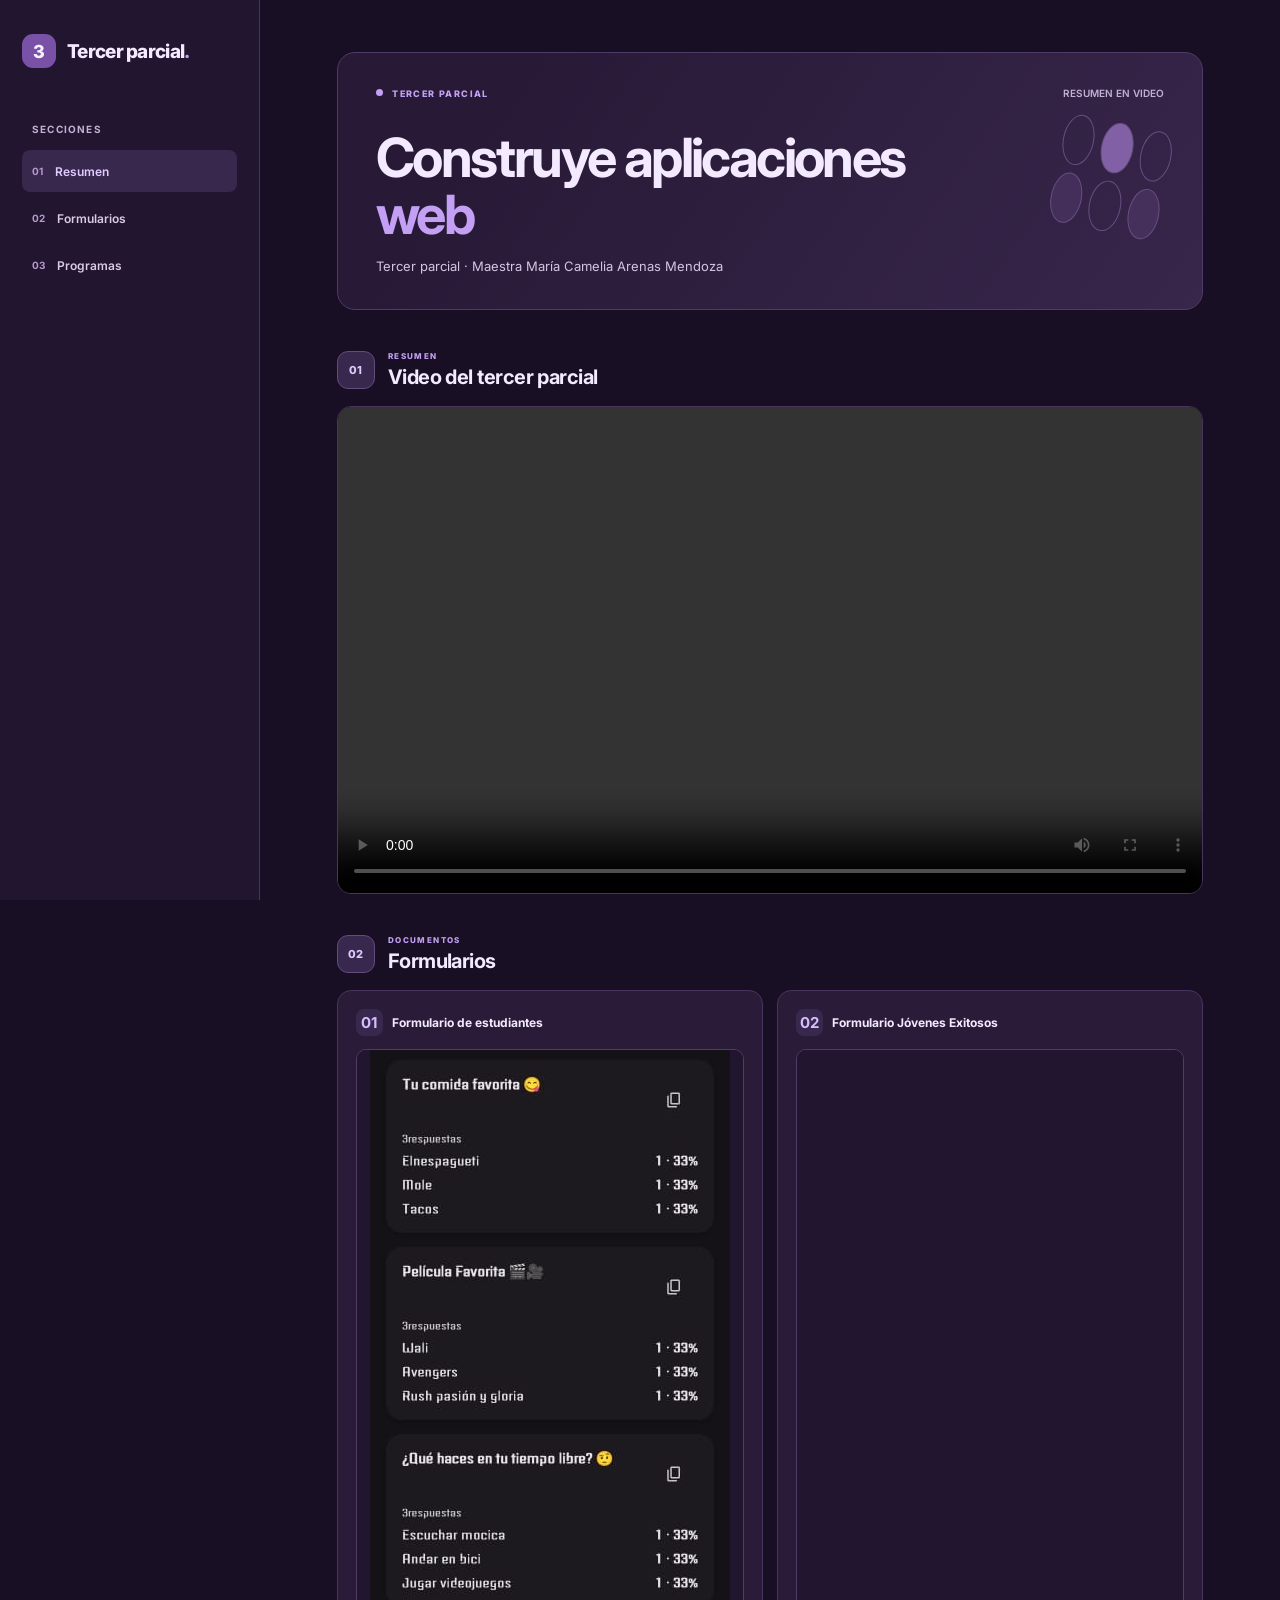
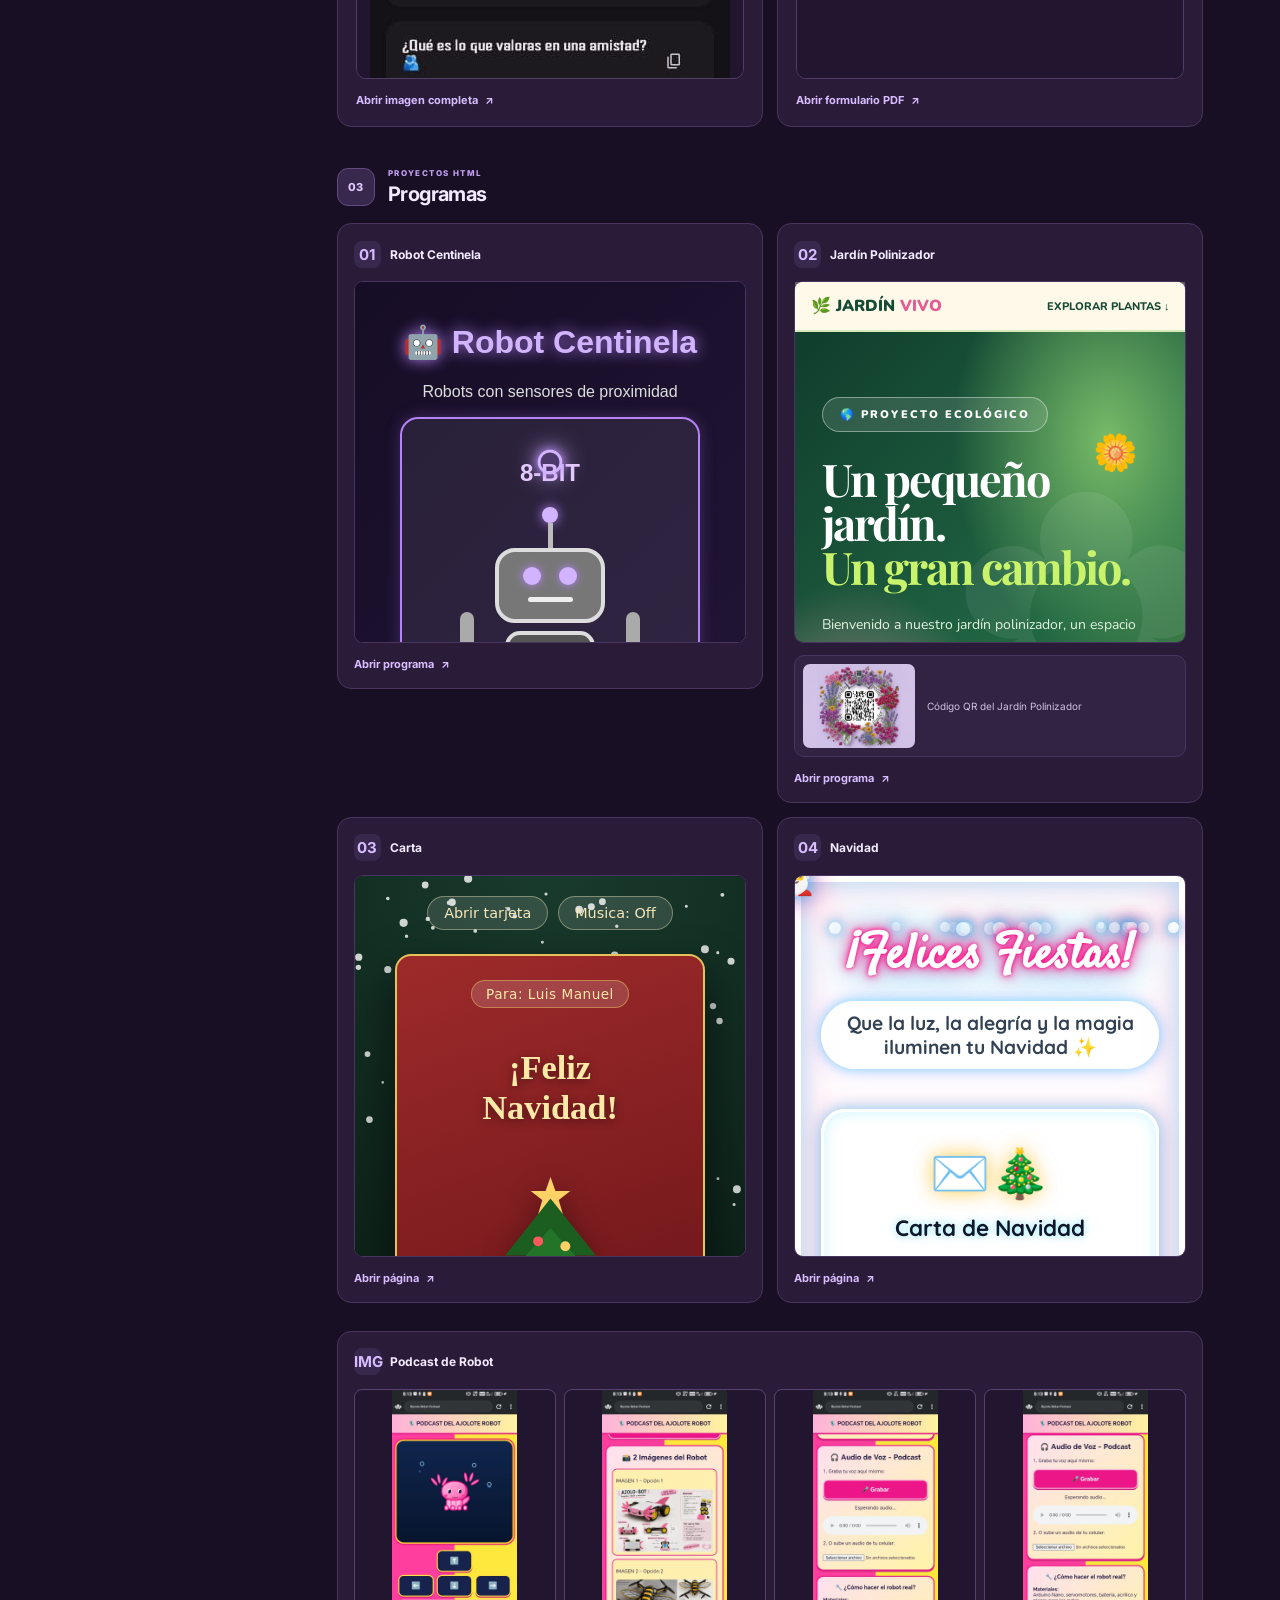
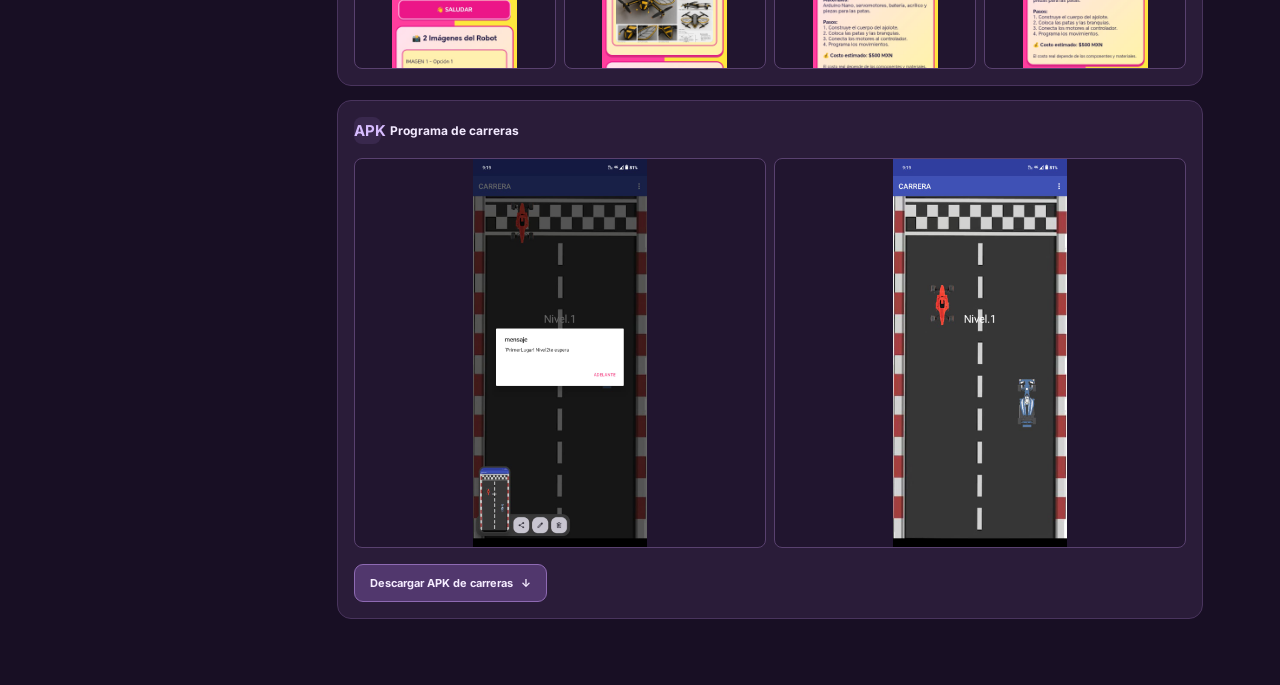
==== index.html @ b7bea09e "Add files via upload" ====
<!doctype html>
<html lang="es">
<head>
  <meta charset="utf-8">
  <meta name="viewport" content="width=device-width, initial-scale=1">
  <meta name="theme-color" content="#180f24">
  <meta name="description" content="Tercer parcial de Construye aplicaciones web, impartida por la maestra María Camelia Arenas Mendoza.">
  <title>Construye aplicaciones web</title>
  <link rel="preconnect" href="https://fonts.googleapis.com">
  <link rel="preconnect" href="https://fonts.gstatic.com" crossorigin>
  <link href="https://fonts.googleapis.com/css2?family=Inter:wght@400;500;600;700;800&display=swap" rel="stylesheet">
  <link rel="stylesheet" href="styles.css">
  <link rel="stylesheet" href="tercerparcial.css">
  <script src="descargas.js" defer></script>
</head>
<body>
  <a class="skip-link" href="#contenido">Saltar al contenido</a>
  <div class="page-layout">
    <aside class="sidebar" aria-label="Navegación de la página">
      <a class="brand" href="#resumen" aria-label="Ir al inicio">
        <span class="brand-mark" aria-hidden="true">3</span>
        <span>Tercer parcial<span class="brand-dot">.</span></span>
      </a>
      <p class="sidebar-label">SECCIONES</p>
      <nav class="section-nav">
        <a class="nav-link is-active" href="#resumen"><span class="nav-number">01</span> Resumen</a>
        <a class="nav-link" href="#formularios"><span class="nav-number">02</span> Formularios</a>
        <a class="nav-link" href="#programas"><span class="nav-number">03</span> Programas</a>
      </nav>
    </aside>

    <main id="contenido" class="main-content">
      <header class="hero page-hero" id="resumen">
        <div class="hero-topline">
          <span class="eyebrow"><span class="status-dot"></span> TERCER PARCIAL</span>
          <span class="hero-date">RESUMEN EN VIDEO</span>
        </div>
        <h1>Construye aplicaciones<br><span>web</span></h1>
        <p class="hero-description">Tercer parcial · Maestra María Camelia Arenas Mendoza</p>
        <div class="hero-decoration" aria-hidden="true"><span></span><span></span><span></span><span></span><span></span><span></span></div>
      </header>

      <section class="topic-section" aria-labelledby="video-title">
        <div class="topic-heading">
          <span class="topic-index">01</span>
          <div><p class="eyebrow">RESUMEN</p><h2 id="video-title">Video del tercer parcial</h2></div>
        </div>
        <div class="video-card">
          <video class="summary-video" controls playsinline preload="metadata">
            <source src="RESUMENDEL%20PARCIAL.mp4" type="video/mp4">
            Tu navegador no puede reproducir este video.
          </video>
        </div>
      </section>

      <section class="topic-section" id="formularios" aria-labelledby="forms-title">
        <div class="topic-heading">
          <span class="topic-index">02</span>
          <div><p class="eyebrow">DOCUMENTOS</p><h2 id="forms-title">Formularios</h2></div>
        </div>
        <div class="form-grid">
          <article class="info-card form-card">
            <div class="card-heading">
              <span class="card-icon icon-blue" aria-hidden="true">01</span>
              <h3>Formulario de estudiantes</h3>
            </div>
            <div class="form-image-frame">
              <img src="fornularioestudiantes.jpg" alt="Imagen con las respuestas del formulario de estudiantes" loading="lazy">
            </div>
            <a class="open-link" href="fornularioestudiantes.jpg" target="_blank" rel="noopener">Abrir imagen completa <span aria-hidden="true">↗</span></a>
          </article>
          <article class="info-card form-card">
            <div class="card-heading">
              <span class="card-icon icon-blue" aria-hidden="true">02</span>
              <h3>Formulario Jóvenes Exitosos</h3>
            </div>
            <div class="pdf-preview">
              <iframe src="jovenes%20exitosos%20formulario.pdf#view=FitH" title="Vista previa del formulario Jóvenes Exitosos" loading="lazy"></iframe>
            </div>
            <a class="open-link" href="jovenes%20exitosos%20formulario.pdf" target="_blank" rel="noopener">Abrir formulario PDF <span aria-hidden="true">↗</span></a>
          </article>
        </div>
      </section>

      <section class="topic-section final-section" id="programas" aria-labelledby="programs-title">
        <div class="topic-heading">
          <span class="topic-index">03</span>
          <div><p class="eyebrow">PROYECTOS HTML</p><h2 id="programs-title">Programas</h2></div>
        </div>
        <div class="program-grid">
          <article class="info-card program-card">
            <div class="card-heading"><span class="card-icon icon-blue" aria-hidden="true">01</span><h3>Robot Centinela</h3></div>
            <div class="program-preview"><iframe src="rbot.html" title="Vista previa del programa Robot Centinela" loading="lazy"></iframe></div>
            <a class="open-link" href="rbot.html" target="_blank" rel="noopener">Abrir programa <span aria-hidden="true">↗</span></a>
          </article>
          <article class="info-card program-card">
            <div class="card-heading"><span class="card-icon icon-blue" aria-hidden="true">02</span><h3>Jardín Polinizador</h3></div>
            <div class="program-preview"><iframe src="jardinpolinizador.html" title="Vista previa del programa Jardín Polinizador" loading="lazy"></iframe></div>
            <figure class="qr-card">
              <img src="CODIGOQRJARDINPOLINIZADOR.jpg" alt="Código QR del Jardín Polinizador" loading="lazy">
              <figcaption>Código QR del Jardín Polinizador</figcaption>
            </figure>
            <a class="open-link" href="jardinpolinizador.html" target="_blank" rel="noopener">Abrir programa <span aria-hidden="true">↗</span></a>
          </article>
          <article class="info-card program-card">
            <div class="card-heading"><span class="card-icon icon-blue" aria-hidden="true">03</span><h3>Carta</h3></div>
            <div class="program-preview carta-preview"><iframe src="carta.html" title="Vista previa de la carta" loading="lazy"></iframe></div>
            <a class="open-link" href="carta.html" target="_blank" rel="noopener">Abrir página <span aria-hidden="true">↗</span></a>
          </article>
          <article class="info-card program-card">
            <div class="card-heading"><span class="card-icon icon-blue" aria-hidden="true">04</span><h3>Navidad</h3></div>
            <div class="program-preview navidad-preview"><iframe src="Navidad.html" title="Vista previa de la página de Navidad" loading="lazy"></iframe></div>
            <a class="open-link" href="Navidad.html" target="_blank" rel="noopener">Abrir página <span aria-hidden="true">↗</span></a>
          </article>
        </div>

        <div class="image-program-grid">
          <article class="info-card program-card robot-gallery-card">
            <div class="card-heading"><span class="card-icon icon-blue" aria-hidden="true">IMG</span><h3>Podcast de Robot</h3></div>
            <div class="image-gallery">
              <img src="programaderobot1.jpg" alt="Podcast de Robot, imagen 1" loading="lazy">
              <img src="programaderobot2.jpg" alt="Podcast de Robot, imagen 2" loading="lazy">
              <img src="programaderobot3.jpg" alt="Podcast de Robot, imagen 3" loading="lazy">
              <img src="programaderobot4.jpg" alt="Podcast de Robot, imagen 4" loading="lazy">
            </div>
          </article>
          <article class="info-card program-card career-card">
            <div class="card-heading"><span class="card-icon icon-blue" aria-hidden="true">APK</span><h3>Programa de carreras</h3></div>
            <div class="image-gallery career-gallery">
              <img src="programadecarrera1.jpg" alt="Programa de carreras, imagen 1" loading="lazy">
              <img src="programadecarrera2.jpg" alt="Programa de carreras, imagen 2" loading="lazy">
            </div>
            <a class="download-button" href="CARRERA.apk" download>Descargar APK de carreras <span aria-hidden="true">↓</span></a>
          </article>
        </div>
      </section>

    </main>
  </div>
  <dialog class="image-viewer" data-image-viewer aria-label="Vista ampliada de imagen">
    <button class="close-image" type="button" data-close-image aria-label="Cerrar imagen ampliada">×</button>
    <img src="" alt="">
  </dialog>
</body>
</html>
---- styles.css ----
:root {
  font-family: "Inter", system-ui, -apple-system, BlinkMacSystemFont, "Segoe UI", sans-serif;
  color: #0f172a;
  background: #f8fafc;
  font-synthesis: none;
  text-rendering: optimizeLegibility;
  --ink: #0f172a;
  --muted: #64748b;
  --line: #e2e8f0;
  --paper: #fff;
  --accent: #2563eb;
  --accent-soft: #eff6ff;
  --highlight: #d97706;
  --highlight-soft: #fffbeb;
}

* { box-sizing: border-box; }
html { scroll-behavior: smooth; scroll-padding-top: 24px; }
body { margin: 0; min-width: 320px; }
a { color: inherit; }
button { font: inherit; }

.skip-link {
  position: fixed; z-index: 20; top: 12px; left: 12px; padding: 10px 14px;
  transform: translateY(-160%); border-radius: 8px; background: var(--ink); color: #fff;
}
.skip-link:focus { transform: translateY(0); }
.page-layout { max-width: 1600px; min-height: 100vh; margin: 0 auto; }
.sidebar {
  position: fixed; inset: 0 auto 0 max(0px, calc((100vw - 1600px) / 2)); z-index: 5;
  display: flex; width: 260px; flex-direction: column; padding: 34px 22px 24px;
  border-right: 1px solid var(--line); background: #fff;
}
.brand { display: flex; align-items: center; gap: 11px; font-size: 19px; font-weight: 800; letter-spacing: -.7px; text-decoration: none; }
.brand-mark { display: grid; width: 34px; height: 34px; place-items: center; border-radius: 11px; background: var(--accent); color: #fff; font-size: 18px; }
.brand-dot { color: var(--accent); }
.sidebar-label { margin: 55px 0 15px 10px; color: var(--muted); font-size: 10px; font-weight: 700; letter-spacing: 1.2px; }
.section-nav { display: grid; gap: 5px; }
.nav-link { display: flex; align-items: center; gap: 12px; min-height: 42px; padding: 9px 10px; border-radius: 8px; color: #475569; font-size: 12px; font-weight: 600; text-decoration: none; transition: background .18s ease, color .18s ease; }
.nav-link:hover, .nav-link.is-active { background: var(--accent-soft); color: var(--accent); }
.nav-number { color: #94a3b8; font-size: 10px; font-weight: 700; }
.nav-link.is-active .nav-number { color: var(--accent); }
.sidebar-note { display: flex; gap: 10px; margin-top: auto; padding: 14px 12px; border: 1px solid #fde68a; border-radius: 10px; background: var(--highlight-soft); }
.note-icon { display: grid; width: 23px; height: 23px; flex: 0 0 23px; place-items: center; border-radius: 7px; background: #fef3c7; color: var(--highlight); font-weight: 800; }
.sidebar-note p { margin: 0; color: #78350f; font-size: 10px; line-height: 1.7; }
.sidebar-note strong { color: #92400e; }
.print-button { margin-top: 13px; padding: 11px 10px; border: 1px solid var(--line); border-radius: 8px; background: #fff; color: var(--ink); cursor: pointer; font-size: 11px; font-weight: 700; }
.print-button:hover { border-color: var(--accent); color: var(--accent); }

.main-content { width: min(100% - 260px, 1050px); margin-left: 260px; padding: 52px clamp(28px, 6vw, 88px) 28px; }
.hero { position: relative; overflow: hidden; padding: 34px 38px 30px; border: 1px solid #dbeafe; border-radius: 18px; background: linear-gradient(120deg, #fff 50%, #f1f7ff); }
.hero-topline { display: flex; justify-content: space-between; align-items: center; gap: 16px; }
.eyebrow { margin: 0; color: var(--accent); font-size: 9px; font-weight: 800; letter-spacing: 1.4px; }
.status-dot { display: inline-block; width: 7px; height: 7px; margin-right: 6px; border-radius: 50%; background: var(--accent); vertical-align: 1px; }
.hero-date { color: var(--muted); font-size: 10px; font-weight: 600; }
.hero h1 { position: relative; z-index: 1; margin: 30px 0 12px; font-size: clamp(36px, 5vw, 54px); line-height: 1.06; letter-spacing: -2.6px; }
.hero h1 span { color: var(--accent); }
.hero-description { position: relative; z-index: 1; max-width: 440px; margin: 0; color: #475569; font-size: 13px; line-height: 1.8; }
.hero-meta { position: relative; z-index: 1; display: flex; flex-wrap: wrap; gap: 30px; margin-top: 28px; padding-top: 20px; border-top: 1px solid var(--line); }
.hero-meta div { display: grid; gap: 6px; }
.meta-label { color: var(--muted); font-size: 8px; font-weight: 800; letter-spacing: 1px; }
.hero-meta strong { font-size: 11px; font-weight: 700; }
.hero-decoration { position: absolute; top: 69px; right: 36px; display: grid; width: 110px; height: 110px; grid-template-columns: repeat(3, 1fr); gap: 8px; opacity: .8; transform: rotate(12deg); }
.hero-decoration span { border: 1px solid #bfdbfe; border-radius: 50%; }
.hero-decoration span:nth-child(2) { background: var(--accent); }
.hero-decoration span:nth-child(4) { background: #dbeafe; }
.hero-decoration span:nth-child(6) { background: #dbeafe; }

.content-heading { display: flex; justify-content: space-between; align-items: end; gap: 16px; margin: 49px 0 28px; }
.content-heading h2 { margin: 7px 0 0; font-size: 24px; letter-spacing: -.8px; }
.reading-time { color: var(--muted); font-size: 10px; font-weight: 600; }
.topic-section { margin-top: 41px; scroll-margin-top: 25px; }
.topic-heading { display: flex; align-items: center; gap: 13px; margin-bottom: 17px; }
.topic-index { display: grid; width: 38px; height: 38px; place-items: center; border: 1px solid #bfdbfe; border-radius: 11px; background: var(--accent-soft); color: var(--accent); font-size: 11px; font-weight: 800; }
.topic-heading .eyebrow { font-size: 8px; }
.topic-heading h2 { margin: 4px 0 0; font-size: 20px; letter-spacing: -.55px; }
.card-grid { display: grid; grid-template-columns: repeat(2, minmax(0, 1fr)); gap: 13px; }
.info-card { min-width: 0; padding: 20px; border: 1px solid var(--line); border-radius: 12px; background: var(--paper); }
.card-heading { display: flex; align-items: center; gap: 9px; margin-bottom: 13px; }
.card-heading h3 { margin: 0; font-size: 12px; font-weight: 700; }
.card-icon { display: grid; width: 27px; height: 27px; place-items: center; border-radius: 8px; font-size: 15px; font-weight: 700; }
.icon-blue { background: var(--accent-soft); color: var(--accent); }
.info-card > p { margin: 0; color: #475569; font-size: 11px; line-height: 1.8; }
.tag-row { display: flex; flex-wrap: wrap; gap: 6px; margin-top: 14px; }
.tag { padding: 5px 8px; border-radius: 5px; background: #f1f5f9; color: #475569; font-size: 9px; font-weight: 600; }
.formula { padding: 12px 10px; border: 1px dashed #bfdbfe; border-radius: 8px; background: #f8fbff; color: var(--ink); font-size: 14px; font-weight: 700; text-align: center; }
.formula span { color: var(--accent); }
.info-card .card-caption { margin-top: 9px; color: var(--muted); font-size: 10px; }
.wide-card { grid-column: 1 / -1; }
.card-intro { margin: -4px 0 13px !important; color: var(--muted) !important; font-size: 10px !important; }
.flow-diagram { display: flex; align-items: center; justify-content: center; gap: clamp(8px, 3vw, 30px); padding: 13px 0 3px; }
.flow-node { display: grid; min-width: 105px; justify-items: center; gap: 4px; padding: 10px; border: 1px solid var(--line); border-radius: 9px; background: #fff; }
.flow-symbol { color: var(--accent); font-size: 21px; line-height: 1.2; }
.flow-node strong { font-size: 10px; }
.flow-node small { color: var(--muted); font-size: 8px; }
.flow-arrow { color: var(--accent); font-size: 18px; font-weight: 600; }
.exam-note { display: flex; grid-column: 1 / -1; gap: 11px; padding: 14px 16px; border: 1px solid #fde68a; border-radius: 10px; background: var(--highlight-soft); }
.exam-note .note-icon { font-size: 12px; }
.exam-note strong { color: #92400e; font-size: 10px; }
.exam-note p { margin: 3px 0 0; color: #78350f; font-size: 10px; line-height: 1.65; }
.compact-list { display: grid; gap: 8px; margin: 12px 0 0; padding-left: 16px; color: #475569; font-size: 10px; line-height: 1.6; }
.compact-list li::marker { color: var(--accent); }
.food-chain { display: flex; align-items: center; justify-content: space-between; gap: 8px; padding: 12px 2px 2px; }
.food-chain div { display: grid; min-width: 0; justify-items: center; gap: 4px; text-align: center; }
.food-chain div > span { color: var(--accent); font-size: 20px; }
.food-chain strong { font-size: 9px; }
.food-chain small { color: var(--muted); font-size: 8px; }
.food-chain b { color: #94a3b8; font-size: 13px; }

.table-card { padding: 0; overflow: hidden; }
.table-wrap { width: 100%; overflow-x: auto; }
table { width: 100%; border-collapse: collapse; text-align: left; }
thead { background: #f8fafc; }
th, td { padding: 13px 16px; border-bottom: 1px solid var(--line); font-size: 10px; line-height: 1.6; }
thead th { color: var(--muted); font-size: 8px; font-weight: 800; letter-spacing: .7px; text-transform: uppercase; }
tbody th { color: var(--ink); font-weight: 700; }
tbody td { color: #475569; }
tbody tr:last-child th, tbody tr:last-child td { border-bottom: 0; }
.timeline-card { padding: 22px 24px; }
.timeline { display: grid; grid-template-columns: repeat(3, minmax(0, 1fr)); gap: 15px; margin: 0; padding: 0; list-style: none; }
.timeline li { position: relative; display: flex; gap: 10px; align-items: flex-start; }
.timeline li:not(:last-child)::after { position: absolute; top: 14px; left: 31px; width: calc(100% - 18px); border-top: 1px dashed #bfdbfe; content: ""; }
.timeline-point { position: relative; z-index: 1; display: grid; width: 29px; height: 29px; flex: 0 0 29px; place-items: center; border: 1px solid #bfdbfe; border-radius: 50%; background: #fff; color: var(--accent); font-size: 8px; font-weight: 800; }
.timeline li div { padding-top: 3px; }
.timeline li strong { font-size: 10px; }
.timeline li p { margin: 5px 0 0; color: var(--muted); font-size: 9px; line-height: 1.6; }
.final-section { margin-bottom: 38px; }
.review-grid { display: grid; grid-template-columns: repeat(3, minmax(0, 1fr)); gap: 10px; }
.review-item { display: flex; align-items: flex-start; gap: 9px; padding: 13px; border: 1px solid var(--line); border-radius: 9px; background: #fff; }
.review-item span { color: var(--accent); font-size: 9px; font-weight: 800; }
.review-item p { margin: 0; color: #475569; font-size: 10px; line-height: 1.6; }
.page-footer { display: flex; justify-content: space-between; gap: 12px; padding-top: 16px; border-top: 1px solid var(--line); color: var(--muted); font-size: 9px; }

@media (min-width: 1500px) {
  .main-content { margin-right: auto; }
}
@media (max-width: 900px) {
  .sidebar { width: 210px; padding-right: 16px; padding-left: 16px; }
  .main-content { width: calc(100% - 210px); margin-left: 210px; padding-right: 28px; padding-left: 28px; }
  .hero { padding-right: 26px; padding-left: 26px; }
  .hero-decoration { right: 22px; width: 85px; height: 85px; }
}
@media (max-width: 680px) {
  .sidebar { position: sticky; inset: 0 0 auto; width: 100%; height: auto; padding: 12px 16px 10px; border-right: 0; border-bottom: 1px solid var(--line); }
  .brand { font-size: 16px; }
  .brand-mark { width: 29px; height: 29px; }
  .sidebar-label, .sidebar-note, .print-button { display: none; }
  .section-nav { display: flex; gap: 5px; overflow-x: auto; margin-top: 10px; padding-bottom: 2px; scrollbar-width: thin; }
  .nav-link { flex: 0 0 auto; min-height: 32px; gap: 6px; padding: 7px 9px; font-size: 10px; }
  .nav-number { font-size: 8px; }
  .main-content { width: 100%; margin-left: 0; padding: 22px 17px 24px; }
  .hero { padding: 24px 20px 21px; border-radius: 14px; }
  .hero h1 { margin-top: 27px; font-size: clamp(36px, 11vw, 48px); letter-spacing: -2px; }
  .hero-description { max-width: 370px; font-size: 12px; }
  .hero-meta { gap: 17px 22px; margin-top: 22px; padding-top: 16px; }
  .hero-meta strong { font-size: 10px; }
  .hero-decoration { top: 71px; right: 15px; width: 61px; height: 61px; gap: 5px; opacity: .55; }
  .content-heading { margin: 35px 0 23px; }
  .content-heading h2 { font-size: 21px; }
  .topic-section { margin-top: 34px; scroll-margin-top: 120px; }
  .card-grid { gap: 9px; }
  .info-card { padding: 15px; }
  .flow-diagram { gap: 6px; }
  .flow-node { min-width: 0; padding: 8px 6px; }
  .flow-node strong { font-size: 9px; }
  .flow-node small { font-size: 7px; }
  .flow-arrow { font-size: 14px; }
  .food-chain { gap: 5px; }
  .food-chain strong { font-size: 8px; }
  .food-chain b { font-size: 10px; }
  .timeline { grid-template-columns: 1fr; gap: 13px; }
  .timeline li:not(:last-child)::after { top: 26px; left: 14px; width: 0; height: calc(100% - 9px); border-top: 0; border-left: 1px dashed #bfdbfe; }
  .review-grid { grid-template-columns: 1fr; }
}
@media (max-width: 420px) {
  .card-grid { grid-template-columns: 1fr; }
  .wide-card, .exam-note { grid-column: auto; }
  .hero-date { font-size: 9px; }
  .hero-decoration { top: 84px; right: 12px; width: 48px; height: 48px; }
  .hero-meta { gap: 15px; }
  .hero-meta div { max-width: 140px; }
  .page-footer { flex-direction: column; }
}

@media print {
  @page { margin: 14mm; }
  :root { background: #fff; }
  body { min-width: 0; color: #0f172a; font-size: 10pt; }
  .skip-link, .sidebar-note, .print-button { display: none !important; }
  .page-layout { max-width: none; }
  .sidebar { position: static; width: auto; padding: 0 0 10px; border: 0; }
  .brand { font-size: 15pt; }
  .sidebar-label { display: none; }
  .section-nav { display: flex; flex-wrap: wrap; gap: 4px; margin: 9px 0 0; }
  .nav-link { min-height: auto; padding: 4px 7px; border: 1px solid var(--line); font-size: 8pt; }
  .main-content { width: 100%; margin: 0; padding: 10px 0 0; }
  .hero { padding: 20px; }
  .hero-decoration { display: none; }
  .content-heading { margin-top: 26px; }
  .topic-section { margin-top: 24px; }
  .info-card, .exam-note, .topic-heading, .hero, .review-item, .timeline li { break-inside: avoid; page-break-inside: avoid; }
  .info-card, .exam-note, .review-item { box-shadow: none; }
  a { text-decoration: none; }
  .page-footer { margin-top: 20px; }
}
---- tercerparcial.css ----
:root {
  color-scheme: dark;
  color: #f3eaff;
  background: #180f24;
  --ink: #f3eaff;
  --muted: #c3b1d5;
  --line: #4a365f;
  --paper: #2a1c39;
  --accent: #c3a0f4;
  --accent-soft: #39284d;
  --highlight: #d3b5ff;
  --highlight-soft: #39284d;
}

html, body { background: #180f24; color: #f3eaff; }
.skip-link { background: #684493; color: #f8f2ff; }
.sidebar { border-right-color: #49345d; background: #21152f; }
.brand-mark { background: #7952a8; color: #f8f2ff; }
.brand-dot, .eyebrow, .hero h1 span { color: #c3a0f4; }
.sidebar-label, .hero-date, .meta-label, .reading-time { color: #c3b1d5; }
.nav-link { color: #dacbe8; }
.nav-link:hover, .nav-link.is-active { background: #39284d; color: #e2ccff; }
.nav-link.is-active .nav-number, .nav-number { color: #b69acb; }
.sidebar-note { border-color: #513b67; background: #30213f; }
.sidebar-note p, .sidebar-note strong { color: #e0d1ef; }
.note-icon, .exam-note .note-icon { background: #493360; color: #e0c8ff; }
.print-button { border-color: #59416f; background: #30213f; color: #f3eaff; }
.print-button:hover { border-color: #c3a0f4; color: #e2ccff; }

.hero { border-color: #503a67; background: linear-gradient(125deg, #281a37 20%, #38264b); }
.hero-description { color: #d4c5e2; }
.status-dot { background: #c3a0f4; }
.hero-meta { border-color: #4a365f; }
.hero-decoration span { border-color: #745a91; }
.hero-decoration span:nth-child(2) { background: #9670bd; }
.hero-decoration span:nth-child(4), .hero-decoration span:nth-child(6) { background: #493360; }
.topic-index { border-color: #644b7d; background: #39284d; color: #dfc7ff; }
.info-card, .video-card { border-color: #49345d; background: #2a1c39; color: #f3eaff; }
.card-heading h3, .info-card strong { color: #f3eaff; }
.card-icon { background: #39284d; color: #d7bcff; }
.info-card > p, .compact-list { color: #d0c0df; }
.tag { background: #3a294e; color: #e1d3ef; }
.formula { border-color: #745a91; background: #332342; color: #f3eaff; }
.formula span, .compact-list li::marker { color: #d3b5ff; }
.flow-node, .timeline-point, .review-item { border-color: #503a67; background: #332342; color: #f3eaff; }
.flow-arrow, .flow-symbol, .timeline-point, .review-item span { color: #d3b5ff; }
.flow-node small, .timeline li p, .page-footer { color: #c3b1d5; }
.timeline li:not(:last-child)::after { border-color: #745a91; }
.exam-note { border-color: #604777; background: #39284d; }
.exam-note strong, .exam-note p { color: #e3d3f2; }
.page-footer { border-color: #49345d; }
.page-footer a, .open-link { color: #d8bcff; }
.page-footer a:hover, .open-link:hover { color: #f0e2ff; }

.video-card, .form-card, .program-card { overflow: hidden; border: 1px solid #49345d; border-radius: 14px; background: #2a1c39; }
.summary-video { display: block; width: 100%; max-height: 76vh; aspect-ratio: 16 / 9; background: #160d20; object-fit: contain; }
.form-grid { display: grid; grid-template-columns: repeat(2, minmax(0, 1fr)); gap: 14px; }
.form-card { min-width: 0; padding: 18px; }
.form-image-frame { height: min(70vh, 680px); min-height: 420px; overflow: auto; border: 1px solid #513b67; border-radius: 10px; background: #21152f; }
.form-image-frame img { display: block; width: min(100%, 360px); height: auto; margin: 0 auto; }
.pdf-preview { height: min(70vh, 680px); min-height: 420px; overflow: hidden; border: 1px solid #513b67; border-radius: 10px; background: #21152f; }
.pdf-preview iframe { display: block; width: 100%; height: 100%; min-height: 420px; border: 0; background: #21152f; }
.open-link { display: inline-flex; align-items: center; gap: 7px; margin-top: 14px; font-size: 11px; font-weight: 700; text-decoration: none; }
.open-link:hover { text-decoration: underline; }
.program-grid { display: grid; grid-template-columns: repeat(2, minmax(0, 1fr)); gap: 14px; align-items: start; }
.image-program-grid { display: grid; grid-template-columns: minmax(0, 1fr); gap: 14px; margin-top: 28px; }
.program-card { min-width: 0; padding: 16px; }
.program-card .card-heading { min-height: 28px; }
.program-preview { overflow: hidden; border: 1px solid #49345d; border-radius: 9px; background: #21152f; }
.program-preview iframe { display: block; width: 100%; height: 360px; border: 0; background: #21152f; }
.navidad-preview iframe, .carta-preview iframe { height: 380px; }
.qr-card { display: flex; align-items: center; gap: 12px; margin: 12px 0 0; padding: 8px; border: 1px solid #49345d; border-radius: 10px; background: #332342; }
.qr-card img { display: block; width: min(100%, 112px); height: auto; flex: 0 0 112px; border-radius: 7px; }
.qr-card figcaption { color: #d0c0df; font-size: 10px; }
.image-gallery { display: grid; grid-template-columns: repeat(4, minmax(0, 1fr)); gap: 8px; }
.image-gallery img { display: block; width: 100%; height: 280px; border: 1px solid #59416f; border-radius: 8px; background: #21152f; object-fit: contain; object-position: center; cursor: zoom-in; }
.career-gallery { grid-template-columns: repeat(2, minmax(0, 1fr)); }
.career-gallery img { height: 390px; }
.download-button { display: inline-flex; align-items: center; gap: 8px; margin-top: 16px; padding: 11px 15px; border: 1px solid #8e6ab3; border-radius: 9px; background: #51376d; color: #f5ecff; font-size: 11px; font-weight: 700; text-decoration: none; }
.download-button:hover { background: #68478a; }
.main-content img { cursor: zoom-in; }
.image-viewer { position: fixed; width: min(94vw, 1100px); max-width: none; max-height: 94vh; padding: 58px 18px 18px; border: 1px solid #80619e; border-radius: 16px; background: #21152f; color: #f3eaff; }
.image-viewer::backdrop { background: rgb(12 6 19 / 88%); }
.image-viewer img { display: block; max-width: 100%; max-height: calc(94vh - 82px); margin: 0 auto; border-radius: 8px; object-fit: contain; cursor: auto; }
.close-image { position: absolute; top: 10px; right: 12px; display: grid; width: 36px; height: 36px; place-items: center; border: 1px solid #80619e; border-radius: 50%; background: #493360; color: #f3eaff; cursor: pointer; font-size: 24px; line-height: 1; }
.close-image:hover { background: #68478a; }
.main-content img:focus-visible, .close-image:focus-visible { outline: 2px solid #e1caff; outline-offset: 3px; }

@media (max-width: 680px) {
  .program-grid, .image-program-grid { grid-template-columns: 1fr; }
  .form-grid { grid-template-columns: 1fr; }
  .program-preview iframe { height: 300px; }
  .navidad-preview iframe { height: 380px; }
  .carta-preview iframe { height: 340px; }
  .form-image-frame { height: 65vh; }
  .pdf-preview, .pdf-preview iframe { height: 65vh; min-height: 380px; }
  .image-gallery img { height: 250px; }
  .career-gallery img { height: 320px; }
}

@media print {
  .video-card, .form-image-frame, .pdf-preview, .program-preview, .qr-card, .image-gallery, .download-button, .image-viewer { display: none; }
  .program-grid { grid-template-columns: 1fr 1fr; }
  .open-link { color: #d8bcff; }
}
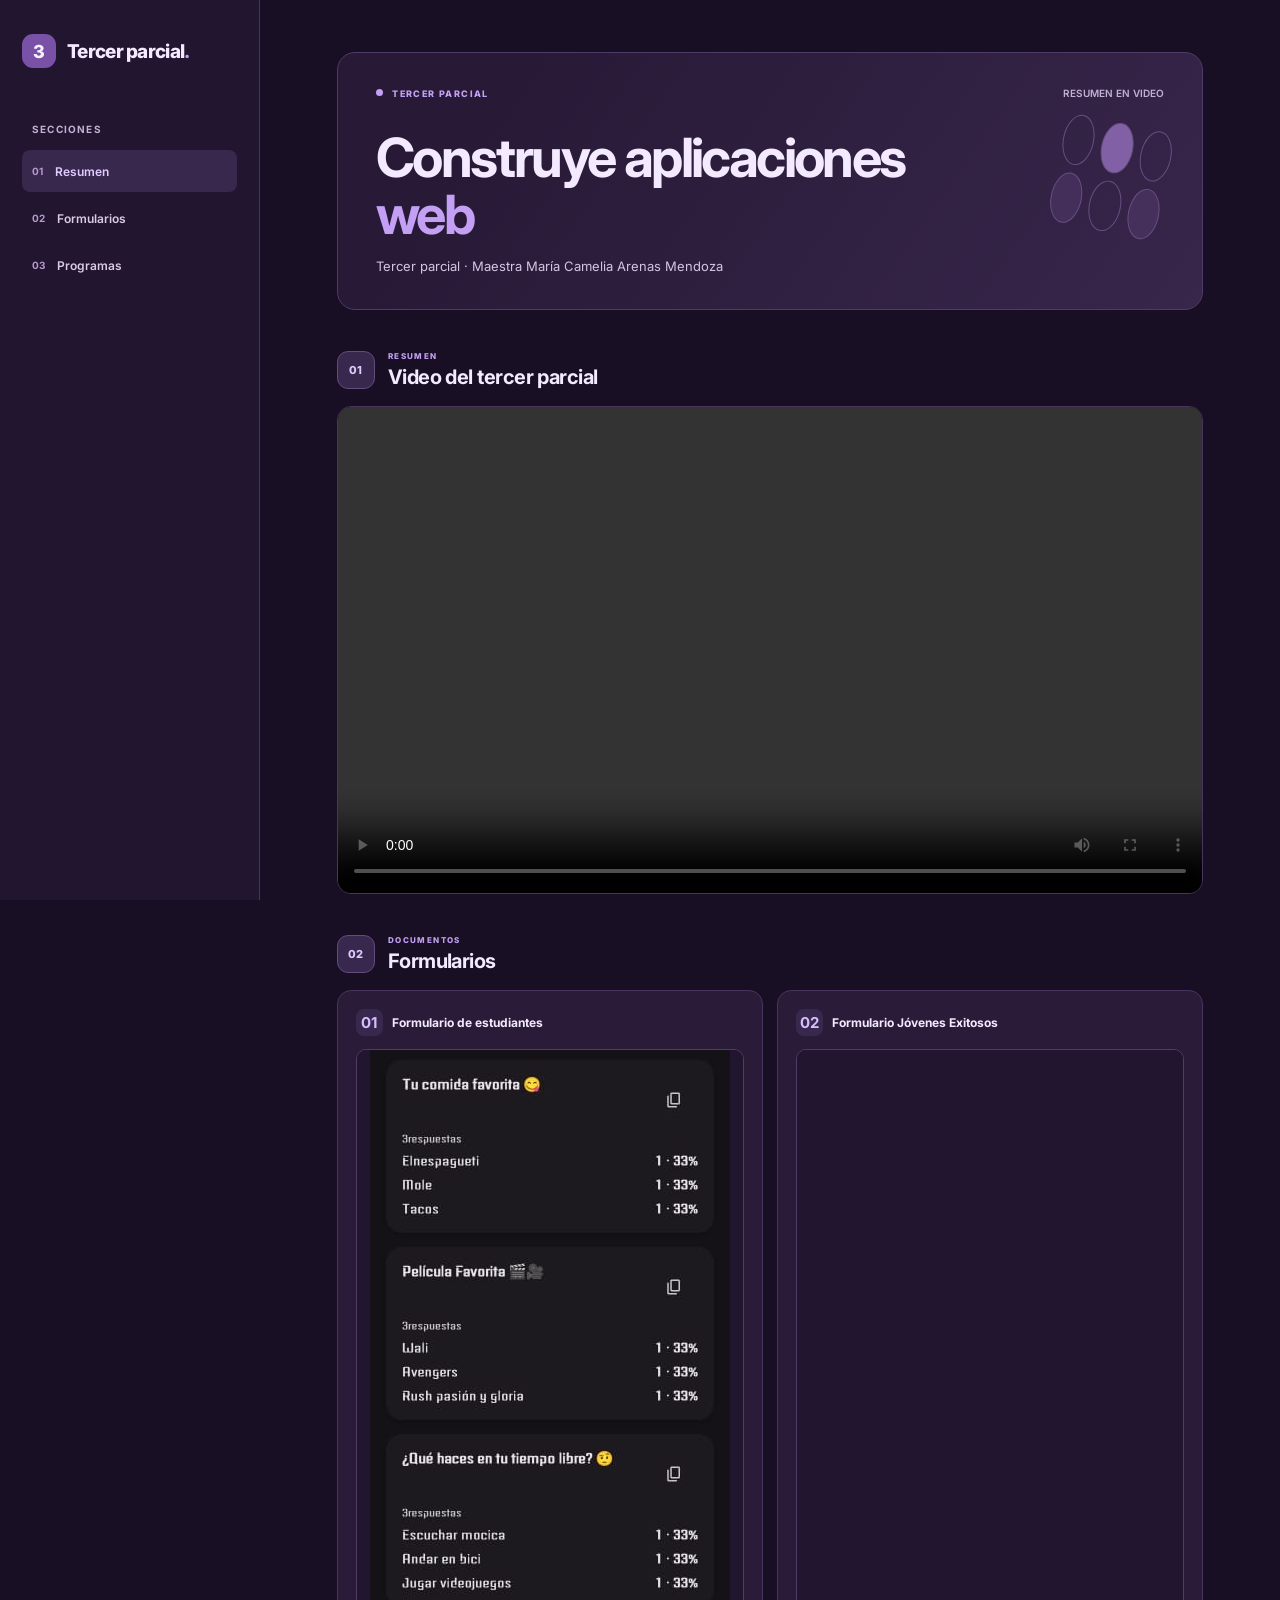
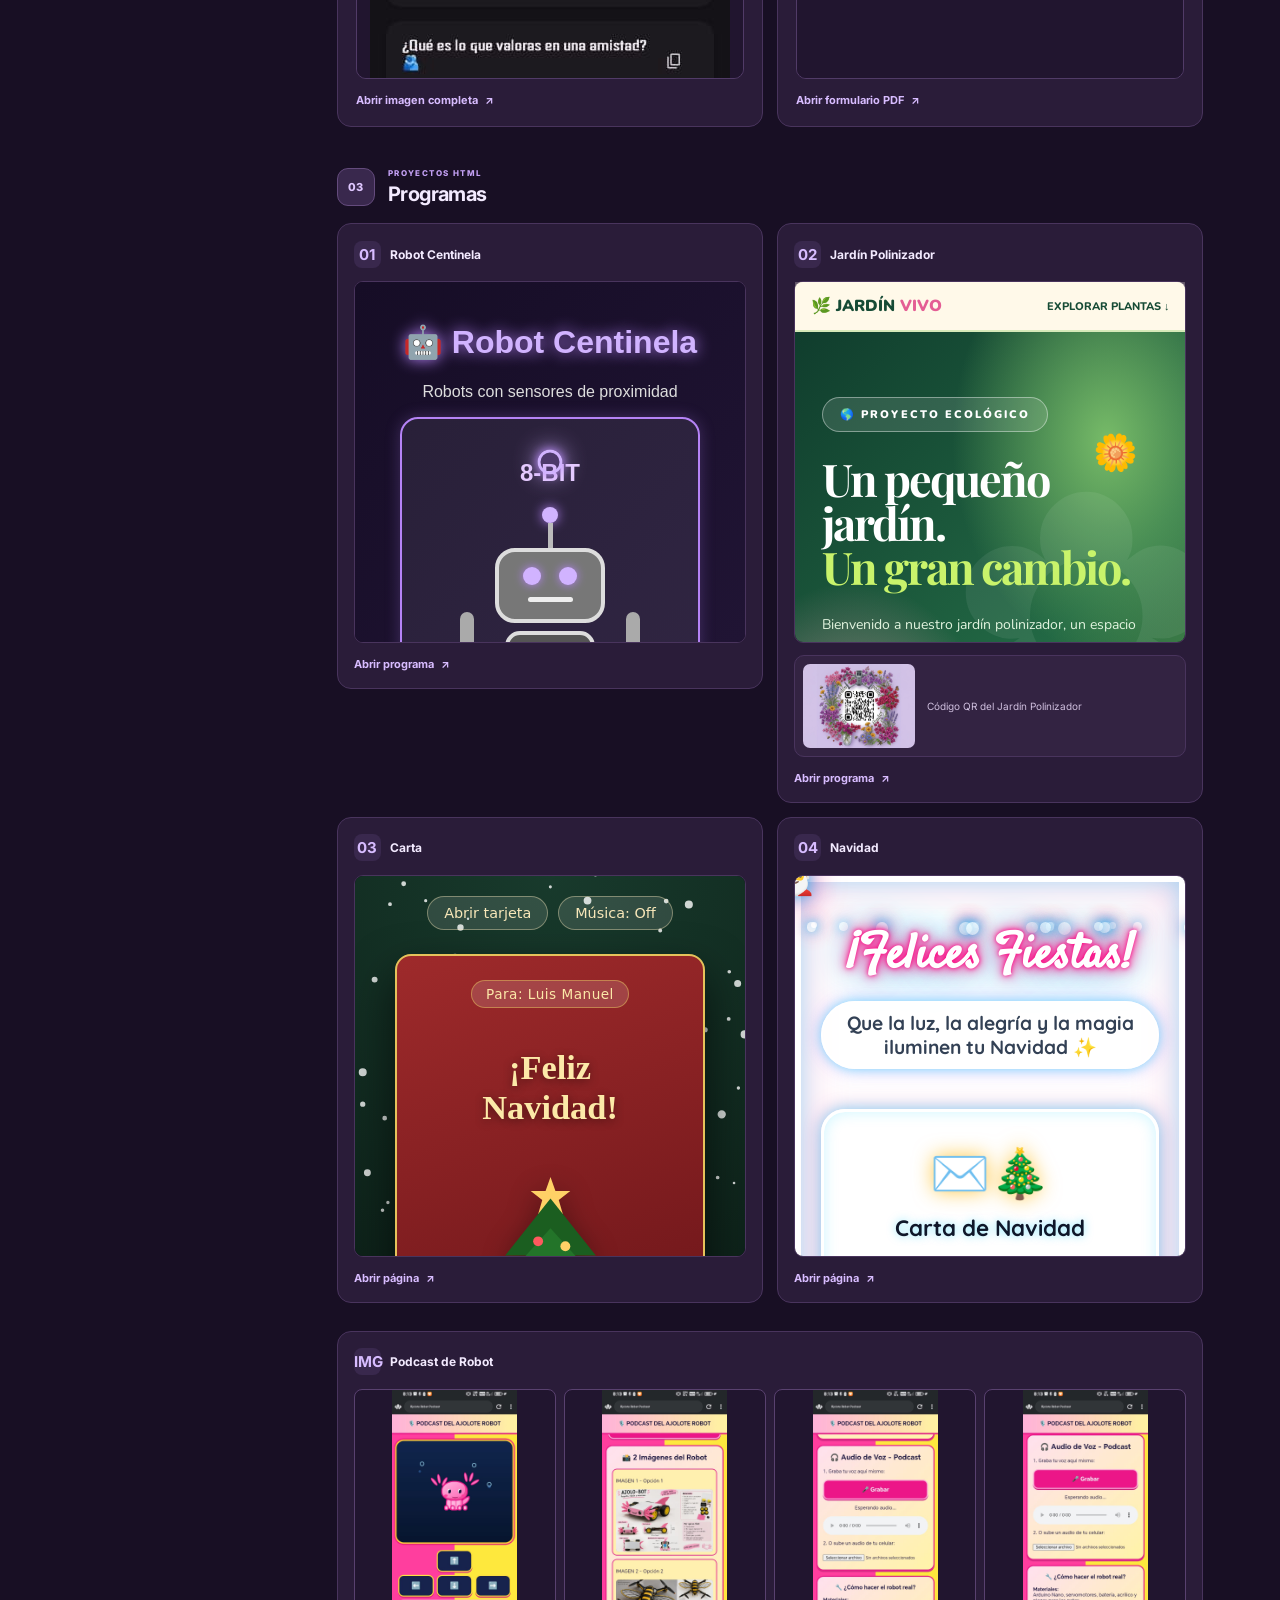
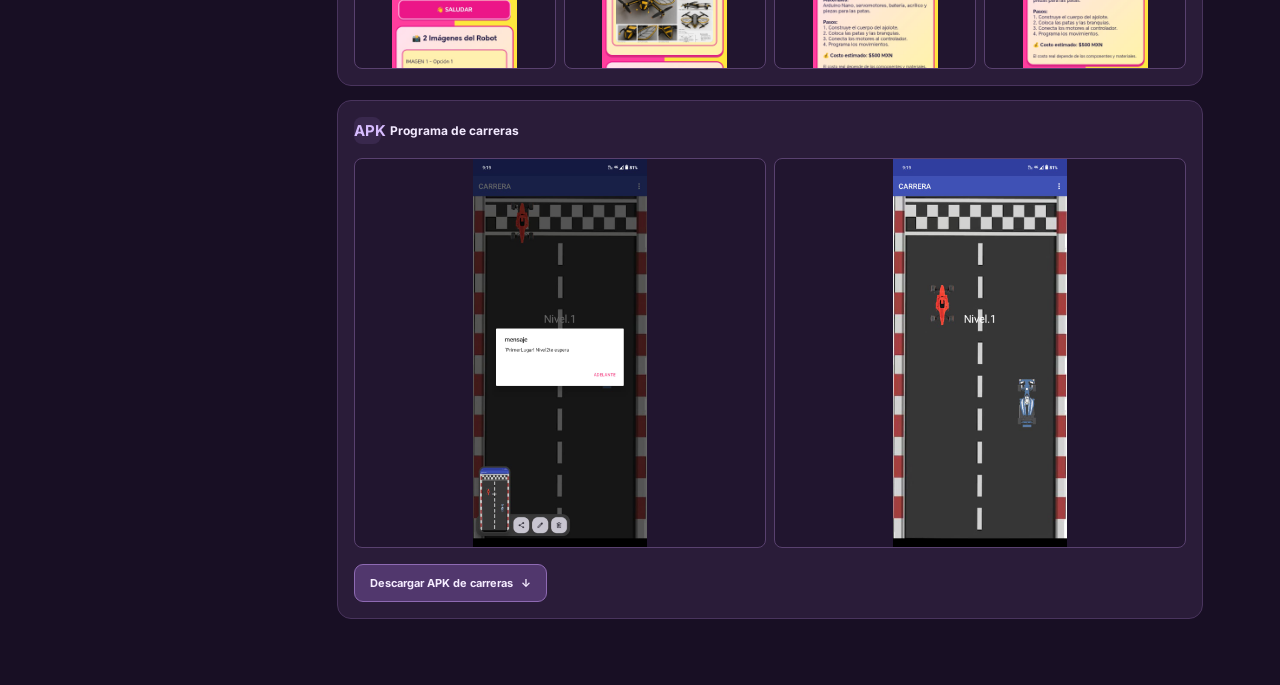
==== commit 5b945e3a: "Fix HTML encoding issues in index.html" ====
--- a/index.html
+++ b/index.html
@@ -143,3 +143,4 @@
   </dialog>
 </body>
 </html>
+
